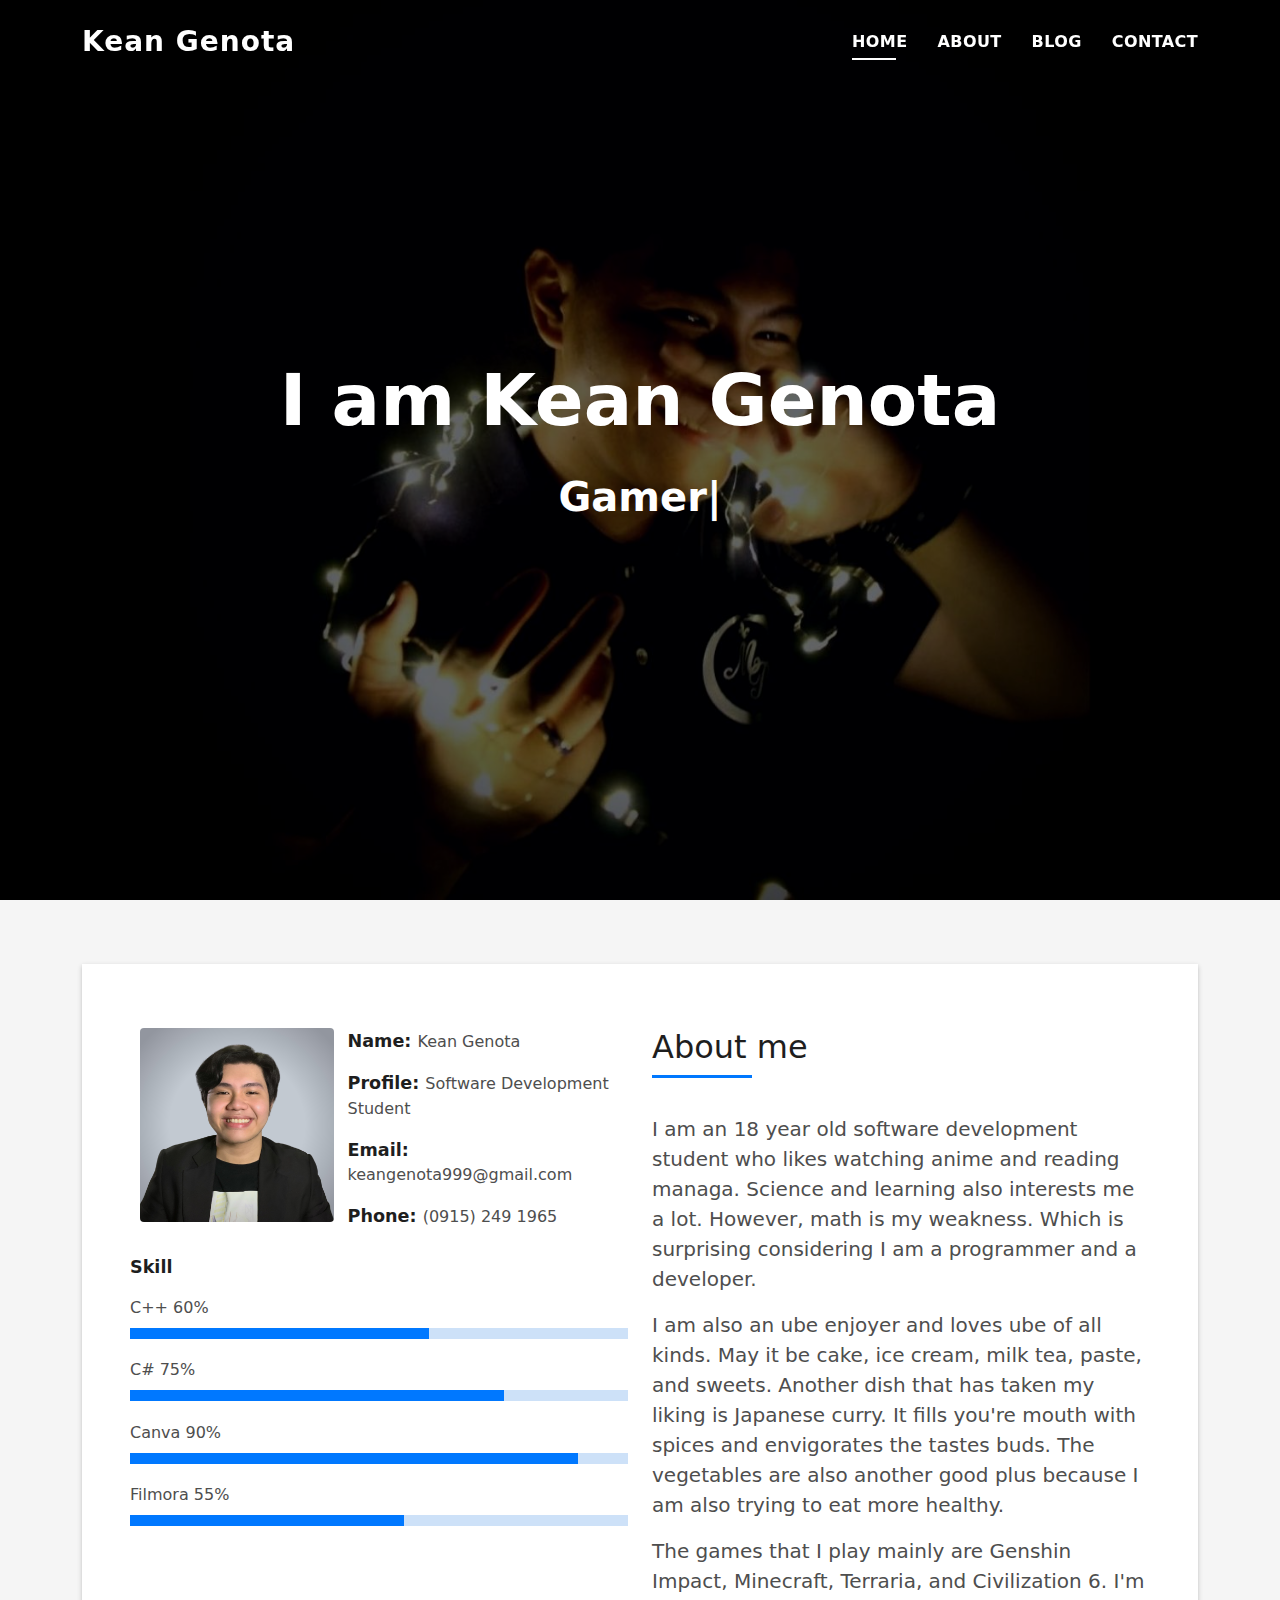
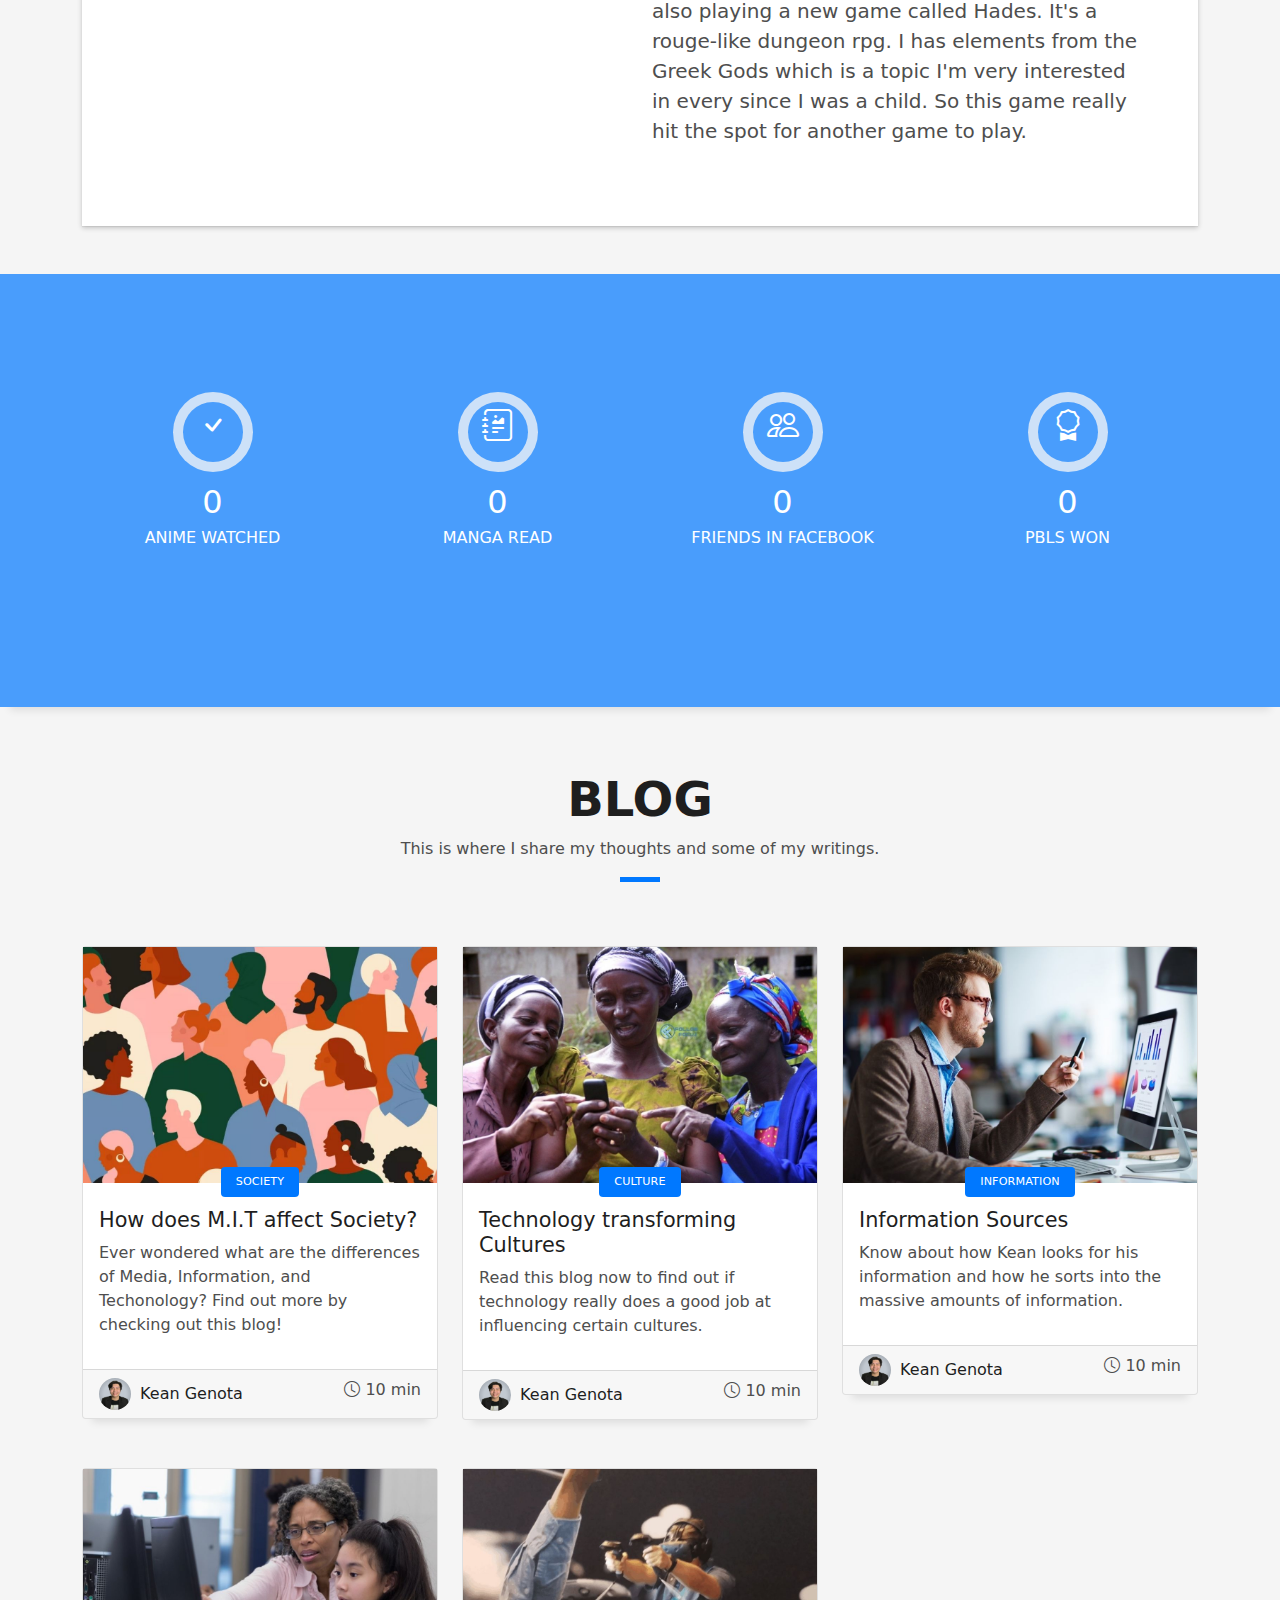
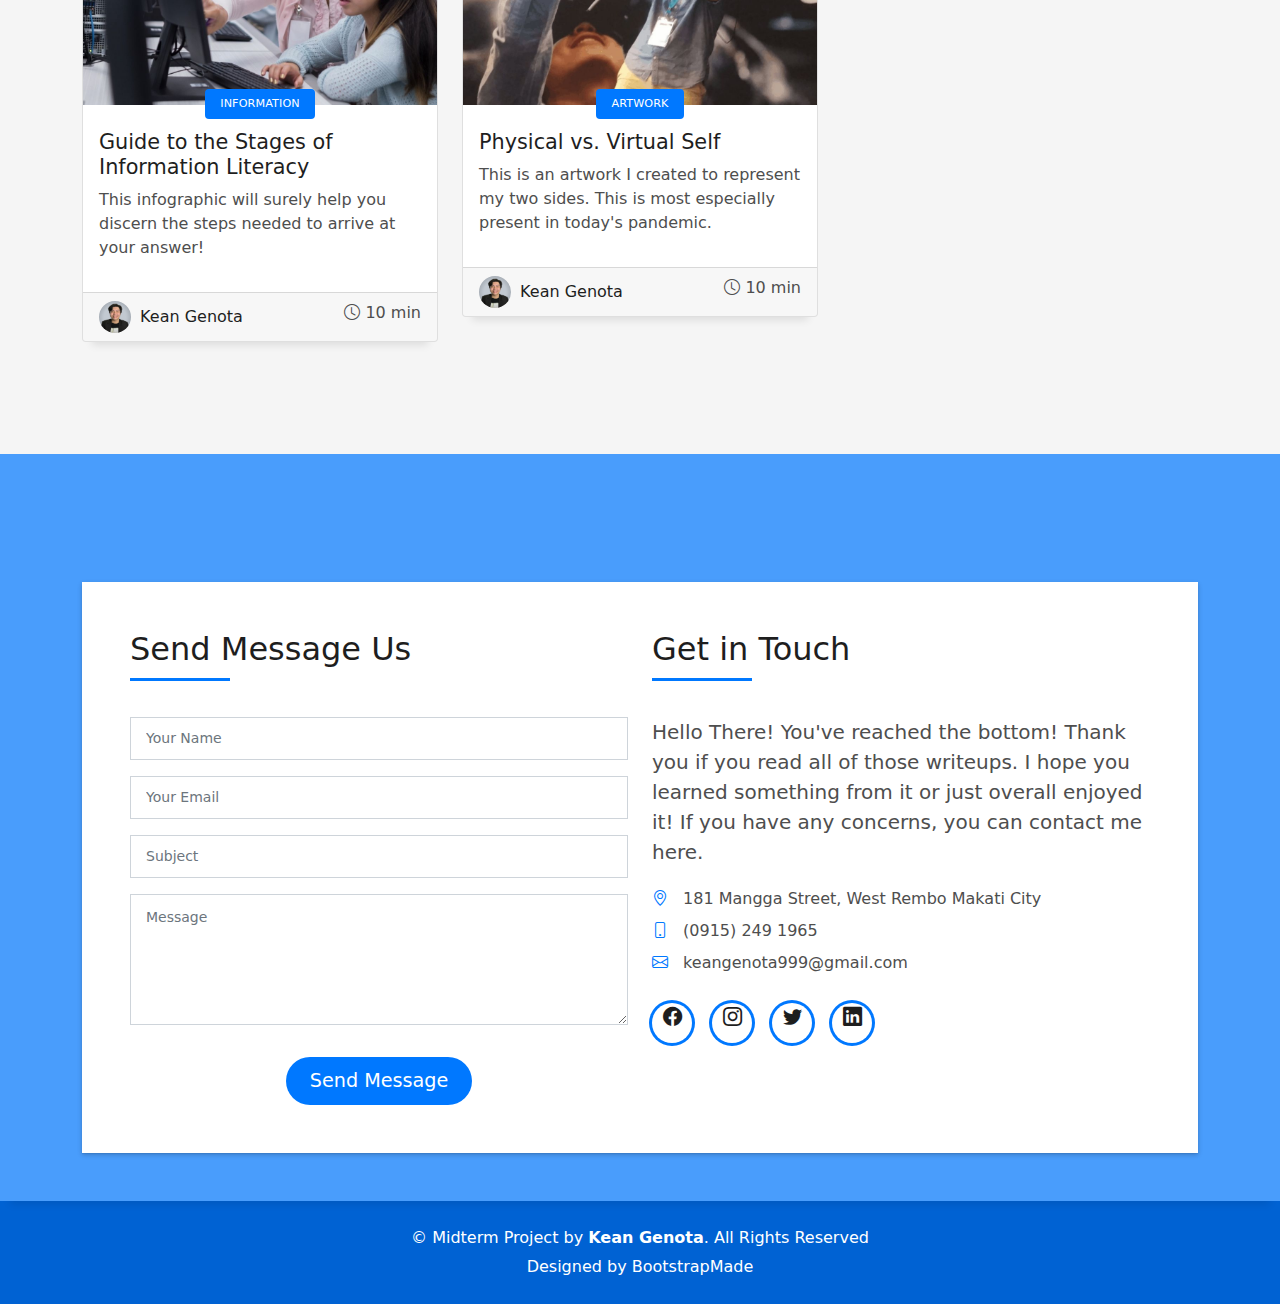
==== index.html @ 1f20fb0c "jhjkh" ====
<!DOCTYPE html>
<html lang="en">

<head>
  <meta charset="utf-8">
  <meta content="width=device-width, initial-scale=1.0" name="viewport">

  <title>DevFolio Bootstrap Portfolio Template - Index</title>
  <meta content="" name="description">
  <meta content="" name="keywords">

  <!-- Favicons -->
  <link href="assets/img/favicon.png" rel="icon">
  <link href="assets/img/apple-touch-icon.png" rel="apple-touch-icon">

  <!-- Vendor CSS Files -->
  <link href="assets/vendor/bootstrap/css/bootstrap.min.css" rel="stylesheet">
  <link href="assets/vendor/bootstrap-icons/bootstrap-icons.css" rel="stylesheet">
  <link href="assets/vendor/glightbox/css/glightbox.min.css" rel="stylesheet">
  <link href="assets/vendor/swiper/swiper-bundle.min.css" rel="stylesheet">

  <!-- Template Main CSS File -->
  <link href="assets/css/style.css" rel="stylesheet">

  <!-- =======================================================
  * Template Name: DevFolio - v4.7.1
  * Template URL: https://bootstrapmade.com/devfolio-bootstrap-portfolio-html-template/
  * Author: BootstrapMade.com
  * License: https://bootstrapmade.com/license/
  ======================================================== -->
</head>

<body>

  <!-- ======= Header ======= -->
  <header id="header" class="fixed-top">
    <div class="container d-flex align-items-center justify-content-between">

      <h1 class="logo"><a href="index.html">Kean Genota</a></h1>
      <!-- Uncomment below if you prefer to use an image logo -->
      <!-- <a href="index.html" class="logo"><img src="assets/img/logo.png" alt="" class="img-fluid"></a>-->

      <nav id="navbar" class="navbar">
        <ul>
          <li><a class="nav-link scrollto active" href="#hero">Home</a></li>
          <li><a class="nav-link scrollto" href="#about">About</a></li>
          <li><a class="nav-link scrollto " href="#blog">Blog</a></li>
          <li><a class="nav-link scrollto" href="#contact">Contact</a></li>
        </ul>
        <i class="bi bi-list mobile-nav-toggle"></i>
      </nav><!-- .navbar -->

    </div>
  </header><!-- End Header -->

  <!-- ======= Hero Section ======= -->
  <div id="hero" class="hero route bg-image" style="background-image: url(assets/img/hero-bg.jpg)">
    <div class="overlay-itro"></div>
    <div class="hero-content display-table">
      <div class="table-cell">
        <div class="container">
          <!--<p class="display-6 color-d">Hello, world!</p>-->
          <h1 class="hero-title mb-4">I am Kean Genota</h1>
          <p class="hero-subtitle"><span class="typed" data-typed-items="Gamer, Developer, Weeb, Student"></span></p>
          <!-- <p class="pt-3"><a class="btn btn-primary btn js-scroll px-4" href="#about" role="button">Learn More</a></p> -->
        </div>
      </div>
    </div>
  </div><!-- End Hero Section -->

  <main id="main">

    <!-- ======= About Section ======= -->
    <section id="about" class="about-mf sect-pt4 route">
      <div class="container">
        <div class="row">
          <div class="col-sm-12">
            <div class="box-shadow-full">
              <div class="row">
                <div class="col-md-6">
                  <div class="row">
                    <div class="col-sm-6 col-md-5">
                      <div class="about-img">
                        <img src="assets/img/testimonial-2.jpg" class="img-fluid rounded b-shadow-a" alt="">
                      </div>
                    </div>
                    <div class="col-sm-6 col-md-7">
                      <div class="about-info">
                        <p><span class="title-s">Name: </span> <span>Kean Genota</span></p>
                        <p><span class="title-s">Profile: </span> <span>Software Development Student</span></p>
                        <p><span class="title-s">Email: </span> <span>keangenota999@gmail.com</span></p>
                        <p><span class="title-s">Phone: </span> <span>(0915) 249 1965</span></p>
                      </div>
                    </div>
                  </div>
                  <div class="skill-mf">
                    <p class="title-s">Skill</p>
                    <span>C++</span> <span class="pull-right">60%</span>
                    <div class="progress">
                      <div class="progress-bar" role="progressbar" style="width: 60%" aria-valuenow="60" aria-valuemin="0" aria-valuemax="100"></div>
                    </div>
                    <span>C#</span> <span class="pull-right">75%</span>
                    <div class="progress">
                      <div class="progress-bar" role="progressbar" style="width: 75%" aria-valuenow="90" aria-valuemin="0" aria-valuemax="100"></div>
                    </div>
					<span>Canva</span> <span class="pull-right">90%</span>
                    <div class="progress">
                      <div class="progress-bar" role="progressbar" style="width: 90%" aria-valuenow="90" aria-valuemin="0" aria-valuemax="100"></div>
                    </div>
					<span>Filmora</span> <span class="pull-right">55%</span>
                    <div class="progress">
                      <div class="progress-bar" role="progressbar" style="width: 55%" aria-valuenow="90" aria-valuemin="0" aria-valuemax="100"></div>
                    </div>
                  </div>
                </div>
                <div class="col-md-6">
                  <div class="about-me pt-4 pt-md-0">
                    <div class="title-box-2">
                      <h5 class="title-left">
                        About me
                      </h5>
                    </div>
                    <p class="lead">
                      I am an 18 year old software development student who likes watching anime and reading managa.
                      Science and learning also interests me a lot. However, math is my weakness. Which is surprising considering I am a programmer and a developer.
                    </p>
                    <p class="lead">
                      I am also an ube enjoyer and loves ube of all kinds. May it be cake, ice cream, milk tea, paste, and sweets. 
					  Another dish that has taken my liking is Japanese curry. It fills you're mouth with spices and envigorates the tastes buds. The vegetables are also another good plus because I am also trying to eat more healthy.
                    </p>
					<p class="lead">
					  The games that I play mainly are Genshin Impact, Minecraft, Terraria, and Civilization 6. I'm also playing a new game called Hades. It's a rouge-like dungeon rpg. I has elements from the 
					  Greek Gods which is a topic I'm very interested in every since I was a child. So this game really hit the spot for another game to play.
					</p>
                  </div>
                </div>
              </div>
            </div>
          </div>
        </div>
      </div>
    </section><!-- End About Section -->

    <!-- ======= Counter Section ======= -->
    <div class="section-counter paralax-mf bg-image" style="background-image: url(assets/img/counters-bg.jpg)">
      <div class="overlay-mf"></div>
      <div class="container position-relative">
        <div class="row">
          <div class="col-sm-3 col-lg-3">
            <div class="counter-box counter-box pt-4 pt-md-0">
              <div class="counter-ico">
                <span class="ico-circle"><i class="bi bi-check"></i></span>
              </div>
              <div class="counter-num">
                <p data-purecounter-start="0" data-purecounter-end="396" data-purecounter-duration="1" class="counter purecounter"></p>
                <span class="counter-text">ANIME WATCHED</span>
              </div>
            </div>
          </div>
          <div class="col-sm-3 col-lg-3">
            <div class="counter-box pt-4 pt-md-0">
              <div class="counter-ico">
                <span class="ico-circle"><i class="bi bi-journal-richtext"></i></span>
              </div>
              <div class="counter-num">
                <p data-purecounter-start="0" data-purecounter-end="105" data-purecounter-duration="1" class="counter purecounter"></p>
                <span class="counter-text">MANGA READ</span>
              </div>
            </div>
          </div>
          <div class="col-sm-3 col-lg-3">
            <div class="counter-box pt-4 pt-md-0">
              <div class="counter-ico">
                <span class="ico-circle"><i class="bi bi-people"></i></span>
              </div>
              <div class="counter-num">
                <p data-purecounter-start="0" data-purecounter-end="2115" data-purecounter-duration="1" class="counter purecounter"></p>
                <span class="counter-text">FRIENDS IN FACEBOOK</span>
              </div>
            </div>
          </div>
          <div class="col-sm-3 col-lg-3">
            <div class="counter-box pt-4 pt-md-0">
              <div class="counter-ico">
                <span class="ico-circle"><i class="bi bi-award"></i></span>
              </div>
              <div class="counter-num">
                <p data-purecounter-start="0" data-purecounter-end="3" data-purecounter-duration="1" class="counter purecounter"></p>
                <span class="counter-text">PBLS WON</span>
              </div>
            </div>
          </div>
        </div>
      </div>
    </div><!-- End Counter Section -->

   
    <!-- ======= Blog Section ======= -->
    <section id="blog" class="blog-mf sect-pt4 route">
      <div class="container">
	  
        <div class="row">
          <div class="col-sm-12">
            <div class="title-box text-center">
              <h3 class="title-a">
                Blog
              </h3>
              <p class="subtitle-a">
                This is where I share my thoughts and some of my writings.
              </p>
              <div class="line-mf"></div>
            </div>
          </div>
        </div>
		
        <div class="row">
          <div class="col-md-4">
            <div class="card card-blog">
              <div class="card-img">
                <a href="blog-single.html"><img src="assets/img/post-1.jpg" alt="" class="img-fluid"></a>
              </div>
              <div class="card-body">
                <div class="card-category-box">
                  <div class="card-category">
                    <h6 class="category">Society</h6>
                  </div>
                </div>
                <h3 class="card-title"><a href="blog-single.html">How does M.I.T affect Society?</a></h3>
                <p class="card-description">
                  Ever wondered what are the differences of Media, Information, and Techonology? Find out more by checking out this blog!
                </p>
              </div>
              <div class="card-footer">
                <div class="post-author">
                  <a href="#">
                    <img src="assets/img/testimonial-2.jpg" alt="" class="avatar rounded-circle">
                    <span class="author">Kean Genota</span>
                  </a>
                </div>
                <div class="post-date">
                  <span class="bi bi-clock"></span> 10 min
                </div>
              </div>
            </div>
          </div>
          <div class="col-md-4">
            <div class="card card-blog">
              <div class="card-img">
                <a href="blog-single.html"><img src="assets/img/post-2.jpg" alt="" class="img-fluid"></a>
              </div>
              <div class="card-body">
                <div class="card-category-box">
                  <div class="card-category">
                    <h6 class="category">Culture</h6>
                  </div>
                </div>
                <h3 class="card-title"><a href="blog-single2.html">Technology transforming Cultures</a></h3>
                <p class="card-description">
                  Read this blog now to find out if technology really does a good job at influencing certain cultures.
                </p>
              </div>
              <div class="card-footer">
                <div class="post-author">
                  <a href="#">
                    <img src="assets/img/testimonial-2.jpg" alt="" class="avatar rounded-circle">
                    <span class="author">Kean Genota</span>
                  </a>
                </div>
                <div class="post-date">
                  <span class="bi bi-clock"></span> 10 min
                </div>
              </div>
            </div>
          </div>
          <div class="col-md-4">
            <div class="card card-blog">
              <div class="card-img">
                <a href="blog-single.html"><img src="assets/img/post-3.jpg" alt="" class="img-fluid"></a>
              </div>
              <div class="card-body">
                <div class="card-category-box">
                  <div class="card-category">
                    <h6 class="category">Information</h6>
                  </div>
                </div>
                <h3 class="card-title"><a href="blog-single3.html">Information Sources</a></h3>
                <p class="card-description">
                  Know about how Kean looks for his information and how he sorts into the massive amounts of information.
                </p>
              </div>
              <div class="card-footer">
                <div class="post-author">
                  <a href="#">
                    <img src="assets/img/testimonial-2.jpg" alt="" class="avatar rounded-circle">
                    <span class="author">Kean Genota</span>
                  </a>
                </div>
                <div class="post-date">
                  <span class="bi bi-clock"></span> 10 min
                </div>
              </div>
            </div>
          </div>
        </div>
		
		<div class="row">
          <div class="col-md-4">
            <div class="card card-blog">
              <div class="card-img">
                <a href="blog-single.html"><img src="assets/img/post-4.jpg" alt="" class="img-fluid"></a>
              </div>
              <div class="card-body">
                <div class="card-category-box">
                  <div class="card-category">
                    <h6 class="category">Information</h6>
                  </div>
                </div>
                <h3 class="card-title"><a href="blog-single4.html">Guide to the Stages of Information Literacy</a></h3>
                <p class="card-description">
                  This infographic will surely help you discern the steps needed to arrive at your answer!
                </p>
              </div>
              <div class="card-footer">
                <div class="post-author">
                  <a href="#">
                    <img src="assets/img/testimonial-2.jpg" alt="" class="avatar rounded-circle">
                    <span class="author">Kean Genota</span>
                  </a>
                </div>
                <div class="post-date">
                  <span class="bi bi-clock"></span> 10 min
                </div>
              </div>
            </div>
          </div>
          <div class="col-md-4">
            <div class="card card-blog">
              <div class="card-img">
                <a href="blog-single.html"><img src="assets/img/post-5.jpg" alt="" class="img-fluid"></a>
              </div>
              <div class="card-body">
                <div class="card-category-box">
                  <div class="card-category">
                    <h6 class="category">Artwork</h6>
                  </div>
                </div>
                <h3 class="card-title"><a href="blog-single5.html">Physical vs. Virtual Self</a></h3>
                <p class="card-description">
                  This is an artwork I created to represent my two sides. This is most especially present in today's pandemic.
                </p>
              </div>
              <div class="card-footer">
                <div class="post-author">
                  <a href="#">
                    <img src="assets/img/testimonial-2.jpg" alt="" class="avatar rounded-circle">
                    <span class="author">Kean Genota</span>
                  </a>
                </div>
                <div class="post-date">
                  <span class="bi bi-clock"></span> 10 min
                </div>
              </div>
            </div>
          </div>
          <div class="col-md-4">
            
          </div>
        </div>
		
      </div>
	  
    </section><!-- End Blog Section -->

    <!-- ======= Contact Section ======= -->
    <section id="contact" class="paralax-mf footer-paralax bg-image sect-mt4 route" style="background-image: url(assets/img/overlay-bg.jpg)">
      <div class="overlay-mf"></div>
      <div class="container">
        <div class="row">
          <div class="col-sm-12">
            <div class="contact-mf">
              <div id="contact" class="box-shadow-full">
                <div class="row">
                  <div class="col-md-6">
                    <div class="title-box-2">
                      <h5 class="title-left">
                        Send Message Us
                      </h5>
                    </div>
                    <div>
                      <form action="forms/contact.php" method="post" role="form" class="php-email-form">
                        <div class="row">
                          <div class="col-md-12 mb-3">
                            <div class="form-group">
                              <input type="text" name="name" class="form-control" id="name" placeholder="Your Name" required>
                            </div>
                          </div>
                          <div class="col-md-12 mb-3">
                            <div class="form-group">
                              <input type="email" class="form-control" name="email" id="email" placeholder="Your Email" required>
                            </div>
                          </div>
                          <div class="col-md-12 mb-3">
                            <div class="form-group">
                              <input type="text" class="form-control" name="subject" id="subject" placeholder="Subject" required>
                            </div>
                          </div>
                          <div class="col-md-12">
                            <div class="form-group">
                              <textarea class="form-control" name="message" rows="5" placeholder="Message" required></textarea>
                            </div>
                          </div>
                          <div class="col-md-12 text-center my-3">
                            <div class="loading">Loading</div>
                            <div class="error-message"></div>
                            <div class="sent-message">Your message has been sent. Thank you!</div>
                          </div>
                          <div class="col-md-12 text-center">
                            <button type="submit" class="button button-a button-big button-rouded">Send Message</button>
                          </div>
                        </div>
                      </form>
                    </div>
                  </div>
                  <div class="col-md-6">
                    <div class="title-box-2 pt-4 pt-md-0">
                      <h5 class="title-left">
                        Get in Touch
                      </h5>
                    </div>
                    <div class="more-info">
                      <p class="lead">
                        Hello There! You've reached the bottom! Thank you if you read all of those writeups. I hope you learned something from it or just overall enjoyed it! If you have any concerns, you can contact me here.
                      </p>
                      <ul class="list-ico">
                        <li><span class="bi bi-geo-alt"></span> 181 Mangga Street, West Rembo Makati City</li>
                        <li><span class="bi bi-phone"></span> (0915) 249 1965</li>
                        <li><span class="bi bi-envelope"></span> keangenota999@gmail.com</li>
                      </ul>
                    </div>
                    <div class="socials">
                      <ul>
                        <li><a href=""><span class="ico-circle"><i class="bi bi-facebook"></i></span></a></li>
                        <li><a href=""><span class="ico-circle"><i class="bi bi-instagram"></i></span></a></li>
                        <li><a href=""><span class="ico-circle"><i class="bi bi-twitter"></i></span></a></li>
                        <li><a href=""><span class="ico-circle"><i class="bi bi-linkedin"></i></span></a></li>
                      </ul>
                    </div>
                  </div>
                </div>
              </div>
            </div>
          </div>
        </div>
      </div>
    </section><!-- End Contact Section -->

  </main><!-- End #main -->

  <!-- ======= Footer ======= -->
  <footer>
    <div class="container">
      <div class="row">
        <div class="col-sm-12">
          <div class="copyright-box">
            <p class="copyright">&copy; Midterm Project by <strong>Kean Genota</strong>. All Rights Reserved</p>
            <div class="credits">
              <!--
              All the links in the footer should remain intact.
              You can delete the links only if you purchased the pro version.
              Licensing information: https://bootstrapmade.com/license/
              Purchase the pro version with working PHP/AJAX contact form: https://bootstrapmade.com/buy/?theme=DevFolio
            -->
              Designed by <a href="https://bootstrapmade.com/">BootstrapMade</a>
            </div>
          </div>
        </div>
      </div>
    </div>
  </footer><!-- End  Footer -->

  <div id="preloader"></div>
  <a href="#" class="back-to-top d-flex align-items-center justify-content-center"><i class="bi bi-arrow-up-short"></i></a>

  <!-- Vendor JS Files -->
  <script src="assets/vendor/purecounter/purecounter.js"></script>
  <script src="assets/vendor/bootstrap/js/bootstrap.bundle.min.js"></script>
  <script src="assets/vendor/glightbox/js/glightbox.min.js"></script>
  <script src="assets/vendor/swiper/swiper-bundle.min.js"></script>
  <script src="assets/vendor/typed.js/typed.min.js"></script>
  <script src="assets/vendor/php-email-form/validate.js"></script>

  <!-- Template Main JS File -->
  <script src="assets/js/main.js"></script>

</body>

</html>
---- assets/css/style.css ----
/**
* Template Name: DevFolio - v4.7.1
* Template URL: https://bootstrapmade.com/devfolio-bootstrap-portfolio-html-template/
* Author: BootstrapMade.com
* License: https://bootstrapmade.com/license/
*/

/*--------------------------------------------------------------
# General
--------------------------------------------------------------*/
body {
  background-color: #f5f5f5;
  color: #4e4e4e;
}

h1,
h2,
h3,
h4,
h5,
h6 {
  color: #1e1e1e;
}

a {
  color: #1e1e1e;
  text-decoration: none;
  transition: all 0.5s ease-in-out;
}
a:hover {
  color: #0078ff;
  text-decoration: none;
  transition: all 0.5s ease-in-out;
}

.p-r {
  position: relative;
}

.color-a {
  text-decoration: none;
  color: #0078ff;
}

.color-d {
  color: #f5f5f5;
}

.color-text-a {
  text-decoration: none;
  color: #4e4e4e;
}

.box-shadow, .card-blog, .work-box, .service-box, .paralax-mf {
  box-shadow: 0 13px 8px -10px rgba(0, 0, 0, 0.1);
}

.box-shadow-a, .button:hover {
  text-decoration: none;
  box-shadow: 0 0 0 4px #cde1f8;
}

.display-5 {
  font-size: 2.5rem;
  font-weight: 300;
  line-height: 1.1;
}

.display-6 {
  font-size: 2rem;
  font-weight: 300;
  line-height: 1.1;
}

.avatar {
  width: 32px;
  height: 32px;
  margin-right: 4px;
  overflow: hidden;
}

.bg-image {
  background-repeat: no-repeat;
  background-attachment: fixed;
  background-size: cover;
  background-position: center center;
}
@media (max-width: 1024px) {
  .bg-image {
    background-attachment: scroll;
  }
}

.overlay-mf {
  background-color: #0078ff;
}

.overlay-mf {
  position: absolute;
  top: 0;
  left: 0px;
  padding: 0;
  height: 100%;
  width: 100%;
  opacity: 0.7;
}

.paralax-mf {
  position: relative;
  padding: 8rem 0;
}

.display-table {
  width: 100%;
  height: 100%;
  display: table;
}

.table-cell {
  display: table-cell;
  vertical-align: middle;
}

/*--/ Sections /--*/
.sect-4 {
  padding: 4rem 0;
}

.sect-pt4 {
  padding-top: 4rem;
}

.sect-mt4 {
  margin-top: 4rem;
}

/*--/ Title s /--*/
.title-s {
  font-weight: 600;
  color: #1e1e1e;
  font-size: 1.1rem;
}

/*--/ Title A /--*/
.title-box {
  margin-bottom: 4rem;
}

.title-a {
  text-decoration: none;
  font-size: 3rem;
  font-weight: bold;
  text-transform: uppercase;
}

.subtitle-a {
  text-decoration: none;
  color: #4e4e4e;
}

.line-mf {
  width: 40px;
  height: 5px;
  background-color: #0078ff;
  margin: 0 auto;
}

/*--/ Title Left /--*/
.title-box-2 {
  margin-bottom: 3rem;
}

.title-left {
  font-size: 2rem;
  position: relative;
}
.title-left:before {
  content: "";
  position: absolute;
  height: 3px;
  background-color: #0078ff;
  width: 100px;
  bottom: -12px;
}

/*------/ Box /------*/
.box-pl2 {
  padding-left: 2rem;
}

.box-shadow-full {
  padding: 3rem 1.25rem;
  position: relative;
  background-color: #fff;
  margin-bottom: 3rem;
  z-index: 2;
  box-shadow: 0 1px 1px 0 rgba(0, 0, 0, 0.06), 0 2px 5px 0 rgba(0, 0, 0, 0.2);
}
@media (min-width: 768px) {
  .box-shadow-full {
    padding: 3rem;
  }
}

/*------/ Socials /------*/
.socials {
  padding: 1.5rem 0;
}
.socials ul li {
  display: inline-block;
}
.socials .ico-circle {
  height: 40px;
  width: 40px;
  font-size: 1.2rem;
  border-radius: 50%;
  line-height: 1.6;
  margin: 0 15px 0 0;
  box-shadow: 0 0 0 3px #0078ff;
  transition: all 500ms ease;
}
.socials .ico-circle:hover {
  background-color: #0078ff;
  color: #fff;
  box-shadow: 0 0 0 3px #cde1f8;
  transition: all 500ms ease;
}

/*------/ Ul resect /------*/
.ul-resect, .widget-tags ul, .widget-sidebar .list-sidebar, .box-comments .list-comments, .blog-wrapper .post-meta ul, .list-ico, .socials ul {
  list-style: none;
  padding-left: 0;
  margin-bottom: 0;
}

.list-ico {
  line-height: 2;
}
.list-ico span {
  color: #0078ff;
  margin-right: 10px;
}

/*------/ Ico Circle /------*/
.ico-circle {
  height: 100px;
  width: 100px;
  font-size: 2rem;
  border-radius: 50%;
  line-height: 1.55;
  margin: 0 auto;
  text-align: center;
  box-shadow: 0 0 0 10px #0078ff;
  display: block;
}

/*------/ Owl Carousel /------*/
.owl-theme .owl-dots {
  text-align: center;
  margin-top: 18px;
}
.owl-theme .owl-dots .owl-dot {
  display: inline-block;
}
.owl-theme .owl-dots .owl-dot span {
  width: 18px;
  height: 7px;
  margin: 5px 5px;
  background: #cde1f8;
  border: 0px solid #cde1f8;
  display: block;
  transition: all 0.6s ease-in-out;
  cursor: pointer;
}
.owl-theme .owl-dots .owl-dot:hover span {
  background-color: #cde1f8;
}
.owl-theme .owl-dots .owl-dot.active span {
  background-color: #1B1B1B;
  width: 25px;
}

/*--/ Scrolltop s /--*/
.scrolltop-mf {
  position: relative;
  display: none;
}
.scrolltop-mf span {
  z-index: 999;
  position: fixed;
  width: 42px;
  height: 42px;
  background-color: #0078ff;
  opacity: 0.7;
  font-size: 1.6rem;
  line-height: 1.5;
  text-align: center;
  color: #fff;
  top: auto;
  left: auto;
  right: 30px;
  bottom: 50px;
  cursor: pointer;
  border-radius: 50%;
}

/*--------------------------------------------------------------
# Back to top button
--------------------------------------------------------------*/
.back-to-top {
  position: fixed;
  visibility: hidden;
  opacity: 0;
  right: 15px;
  bottom: 15px;
  z-index: 996;
  background: #0078ff;
  width: 40px;
  height: 40px;
  border-radius: 50px;
  transition: all 0.4s;
}
.back-to-top i {
  font-size: 28px;
  color: #fff;
  line-height: 0;
}
.back-to-top:hover {
  background: #298eff;
  color: #fff;
}
.back-to-top.active {
  visibility: visible;
  opacity: 1;
}

/*------/ Prelaoder /------*/
#preloader {
  position: fixed;
  top: 0;
  left: 0;
  right: 0;
  bottom: 0;
  z-index: 9999;
  overflow: hidden;
  background: #fff;
}

#preloader:before {
  content: "";
  position: fixed;
  top: calc(50% - 30px);
  left: calc(50% - 30px);
  border: 6px solid #f2f2f2;
  border-top: 6px solid #0078ff;
  border-radius: 50%;
  width: 60px;
  height: 60px;
  -webkit-animation: animate-preloader 1s linear infinite;
  animation: animate-preloader 1s linear infinite;
}

@-webkit-keyframes animate-preloader {
  0% {
    transform: rotate(0deg);
  }
  100% {
    transform: rotate(360deg);
  }
}

@keyframes animate-preloader {
  0% {
    transform: rotate(0deg);
  }
  100% {
    transform: rotate(360deg);
  }
}
/*------/ Button /------*/
.button {
  display: inline-block;
  padding: 0.3rem 0.6rem;
  text-align: center;
  vertical-align: middle;
  -webkit-user-select: none;
  -moz-user-select: none;
  user-select: none;
  font-size: 1rem;
  border-radius: 0.3rem;
  border: 1px solid transparent;
  transition: all 500ms ease;
  cursor: pointer;
}
.button:focus {
  outline: 0;
}
.button:hover {
  background-color: #0062d3;
  color: #fff;
  transition: all 500ms ease;
}

.button-a {
  text-decoration: none;
  background-color: #0078ff;
  color: #fff;
  border-color: #cde1f8;
}

.button-big {
  padding: 0.9rem 2.3rem;
  font-size: 1.2rem;
}

.button-rouded {
  border-radius: 5rem;
}

.btn-lg {
  padding: 0.5rem 1rem;
  font-size: 1.25rem;
  line-height: 1.5;
  border-radius: 0.3rem;
}

/*--------------------------------------------------------------
# Header
--------------------------------------------------------------*/
#header {
  transition: all 0.5s;
  z-index: 997;
  padding: 20px 0;
}
#header .logo {
  font-size: 28px;
  margin: 0;
  padding: 0;
  font-weight: 600;
  letter-spacing: 1px;
}
#header .logo a {
  color: #fff;
}
#header .logo img {
  max-height: 40px;
}
#header.header-scrolled {
  background: rgba(0, 0, 0, 0.9);
  padding: 12px 0;
}

/*--------------------------------------------------------------
# Navigation Menu
--------------------------------------------------------------*/
/**
* Desktop Navigation 
*/
.navbar {
  padding: 0;
}
.navbar ul {
  margin: 0;
  padding: 0;
  display: flex;
  list-style: none;
  align-items: center;
}
.navbar li {
  position: relative;
}
.navbar > ul > li {
  white-space: nowrap;
  padding: 10px 0 10px 30px;
}
.navbar a, .navbar a:focus {
  display: flex;
  align-items: center;
  justify-content: space-between;
  color: #fff;
  font-size: 16px;
  font-weight: 600;
  padding: 0;
  white-space: nowrap;
  transition: 0.3s;
  letter-spacing: 0.4px;
  position: relative;
  text-transform: uppercase;
}
.navbar a i, .navbar a:focus i {
  font-size: 12px;
  line-height: 0;
  margin-left: 5px;
}
.navbar > ul > li > a:before {
  content: "";
  position: absolute;
  width: 100%;
  height: 2px;
  bottom: -6px;
  left: 0;
  width: 0;
  background-color: #fff;
  visibility: hidden;
  transition: all 0.3s ease-in-out 0s;
}
.navbar a:hover:before, .navbar li:hover > a:before, .navbar .active:before {
  visibility: visible;
  width: 80%;
}
.navbar a:hover, .navbar .active, .navbar .active:focus, .navbar li:hover > a {
  color: #fff;
}
.navbar .dropdown ul {
  display: block;
  position: absolute;
  left: 30px;
  top: calc(100% + 30px);
  margin: 0;
  padding: 10px 0;
  z-index: 99;
  opacity: 0;
  visibility: hidden;
  background: #fff;
  box-shadow: 0px 0px 30px rgba(127, 137, 161, 0.25);
  transition: 0.3s;
}
.navbar .dropdown ul li {
  min-width: 200px;
}
.navbar .dropdown ul a {
  padding: 10px 20px;
  font-size: 14px;
  text-transform: none;
  color: #4e4e4e;
}
.navbar .dropdown ul a i {
  font-size: 12px;
}
.navbar .dropdown ul a:hover, .navbar .dropdown ul .active:hover, .navbar .dropdown ul li:hover > a {
  color: #0078ff;
}
.navbar .dropdown:hover > ul {
  opacity: 1;
  top: 100%;
  visibility: visible;
}
.navbar .dropdown .dropdown ul {
  top: 0;
  left: calc(100% - 30px);
  visibility: hidden;
}
.navbar .dropdown .dropdown:hover > ul {
  opacity: 1;
  top: 0;
  left: 100%;
  visibility: visible;
}
@media (max-width: 1366px) {
  .navbar .dropdown .dropdown ul {
    left: -90%;
  }
  .navbar .dropdown .dropdown:hover > ul {
    left: -100%;
  }
}

/**
* Mobile Navigation 
*/
.mobile-nav-toggle {
  color: #fff;
  font-size: 28px;
  cursor: pointer;
  display: none;
  line-height: 0;
  transition: 0.5s;
}

@media (max-width: 991px) {
  .mobile-nav-toggle {
    display: block;
  }

  .navbar ul {
    display: none;
  }
}
.navbar-mobile {
  position: fixed;
  overflow: hidden;
  top: 0;
  right: 0;
  left: 0;
  bottom: 0;
  background: rgba(78, 78, 78, 0.9);
  transition: 0.3s;
  z-index: 999;
}
.navbar-mobile .mobile-nav-toggle {
  position: absolute;
  top: 15px;
  right: 15px;
}
.navbar-mobile ul {
  display: block;
  position: absolute;
  top: 55px;
  right: 15px;
  bottom: 15px;
  left: 15px;
  padding: 10px 0;
  background-color: #fff;
  overflow-y: auto;
  transition: 0.3s;
}
.navbar-mobile > ul > li {
  padding: 0;
}
.navbar-mobile a:hover:before, .navbar-mobile li:hover > a:before, .navbar-mobile .active:before {
  visibility: hidden;
}
.navbar-mobile a, .navbar-mobile a:focus {
  padding: 10px 20px;
  font-size: 15px;
  color: #4e4e4e;
}
.navbar-mobile a:hover, .navbar-mobile .active, .navbar-mobile li:hover > a {
  color: #0078ff;
}
.navbar-mobile .getstarted, .navbar-mobile .getstarted:focus {
  margin: 15px;
}
.navbar-mobile .dropdown ul {
  position: static;
  display: none;
  margin: 10px 20px;
  padding: 10px 0;
  z-index: 99;
  opacity: 1;
  visibility: visible;
  background: #fff;
  box-shadow: 0px 0px 30px rgba(127, 137, 161, 0.25);
}
.navbar-mobile .dropdown ul li {
  min-width: 200px;
}
.navbar-mobile .dropdown ul a {
  padding: 10px 20px;
}
.navbar-mobile .dropdown ul a i {
  font-size: 12px;
}
.navbar-mobile .dropdown ul a:hover, .navbar-mobile .dropdown ul .active:hover, .navbar-mobile .dropdown ul li:hover > a {
  color: #0078ff;
}
.navbar-mobile .dropdown > .dropdown-active {
  display: block;
}

/*--------------------------------------------------------------
# Hero Section
--------------------------------------------------------------*/
.hero {
  height: 100vh;
  position: relative;
  color: #fff;
}
.hero .hero-content {
  text-align: center;
  position: absolute;
}
.hero .overlay-itro {
  background-color: rgba(0, 0, 0, 0.6);
  position: absolute;
  top: 0;
  left: 0px;
  padding: 0;
  height: 100%;
  width: 100%;
  opacity: 0.9;
}
.hero .hero-title {
  color: #fff;
  font-weight: 600;
  font-size: 3rem;
}
@media (min-width: 768px) {
  .hero .hero-title {
    font-size: 4.5rem;
  }
}
.hero .hero-subtitle {
  font-size: 1.5rem;
  font-weight: 600;
}
@media (min-width: 768px) {
  .hero .hero-subtitle {
    font-size: 2.5rem;
  }
}
.hero .text-slider-items {
  display: none;
}

.hero-single {
  height: 350px;
}
.hero-single .hero-content {
  margin-top: 30px;
}
.hero-single .hero-title {
  text-transform: uppercase;
  font-size: 3rem;
}
@media (min-width: 768px) {
  .hero-single .hero-title {
    font-size: 3.5rem;
  }
}
.hero-single .breadcrumb {
  background-color: transparent;
  color: #0078ff;
}
.hero-single .breadcrumb .breadcrumb-item:before {
  color: #cde1f8;
}
.hero-single .breadcrumb .breadcrumb-item.active {
  color: #cde1f8;
}
.hero-single .breadcrumb a {
  color: #fff;
}

/*--------------------------------------------------------------
# About
--------------------------------------------------------------*/
.about-mf .box-shadow-full {
  padding-top: 4rem;
  padding-bottom: 4rem;
}
.about-mf .about-img {
  margin-bottom: 2rem;
}
.about-mf .about-img img {
  margin-left: 10px;
}
@media (min-width: 767px) {
  .about-mf .box-pl2 {
    margin-top: 3rem;
    padding-left: 0rem;
  }
}

.skill-mf span {
  color: #4e4e4e;
}
.skill-mf .progress {
  background-color: #cde1f8;
  margin: 0.5rem 0 1.2rem 0;
  border-radius: 0;
  height: 0.7rem;
}
.skill-mf .progress .progress-bar {
  height: 0.7rem;
  background-color: #0078ff;
}

/*--------------------------------------------------------------
# Services
--------------------------------------------------------------*/
.service-box {
  background-color: #fff;
  padding: 2.5rem 1.3rem;
  border-radius: 1rem;
  margin-bottom: 3rem;
  text-align: center;
}
.service-box:hover .ico-circle {
  transition: all 500ms ease;
  color: #fff;
  background-color: #0078ff;
  box-shadow: 0 0 0 10px #cde1f8;
}
.service-box .service-ico {
  margin-bottom: 1rem;
  color: #1e1e1e;
}
.service-box .ico-circle {
  transition: all 500ms ease;
  display: inline-flex;
  align-items: center;
  justify-content: center;
}
.service-box .ico-circle i {
  line-height: 0;
  font-size: 40px;
}
.service-box .s-title {
  font-size: 1.4rem;
  text-transform: uppercase;
  text-align: center;
  padding: 0.4rem 0;
}
.service-box .s-description {
  color: #4e4e4e;
}

/*--------------------------------------------------------------
# Counter
--------------------------------------------------------------*/
.counter-box {
  color: #fff;
  text-align: center;
}
@media (min-width: 577px) {
  .counter-box {
    margin-bottom: 1.8rem;
  }
}

.counter-ico {
  margin-bottom: 1rem;
}
.counter-ico .ico-circle {
  height: 60px;
  width: 60px;
  line-height: 1.5;
  box-shadow: 0 0 0 10px #cde1f8;
}

.counter-num .counter {
  font-size: 2rem;
  margin-bottom: 0;
}

/*--------------------------------------------------------------
# Portfolio
--------------------------------------------------------------*/
.work-box {
  margin-bottom: 3rem;
  -webkit-backface-visibility: hidden;
  backface-visibility: hidden;
  background-color: #fff;
}
.work-box:hover img {
  transform: scale(1.3);
}

.work-img {
  display: block;
  overflow: hidden;
}
.work-img img {
  transition: all 1s;
}

.work-content {
  padding: 2rem 3% 1rem 4%;
}
.work-content .w-more {
  color: #4e4e4e;
  font-size: 0.8rem;
}
.work-content .w-more .w-ctegory {
  color: #0078ff;
}
.work-content .w-like {
  font-size: 2.5rem;
  color: #0078ff;
  float: right;
}
.work-content .w-like a {
  color: #0078ff;
}
.work-content .w-like .num-like {
  font-size: 0.7rem;
}

.w-title {
  font-size: 1.2rem;
}

/*--------------------------------------------------------------
# Portfolio Details
--------------------------------------------------------------*/
.portfolio-details {
  padding-top: 40px;
}
.portfolio-details .portfolio-details-slider img {
  width: 100%;
}
.portfolio-details .portfolio-details-slider .swiper-pagination {
  margin-top: 20px;
  position: relative;
}
.portfolio-details .portfolio-details-slider .swiper-pagination .swiper-pagination-bullet {
  width: 12px;
  height: 12px;
  background-color: #fff;
  opacity: 1;
  border: 1px solid #0078ff;
}
.portfolio-details .portfolio-details-slider .swiper-pagination .swiper-pagination-bullet-active {
  background-color: #0078ff;
}
.portfolio-details .portfolio-info {
  padding: 30px;
  box-shadow: 0px 0 30px rgba(78, 78, 78, 0.08);
}
.portfolio-details .portfolio-info h3 {
  font-size: 22px;
  font-weight: 700;
  margin-bottom: 20px;
  padding-bottom: 20px;
  border-bottom: 1px solid #eee;
}
.portfolio-details .portfolio-info ul {
  list-style: none;
  padding: 0;
  font-size: 15px;
}
.portfolio-details .portfolio-info ul li + li {
  margin-top: 10px;
}
.portfolio-details .portfolio-description {
  padding-top: 30px;
}
.portfolio-details .portfolio-description h2 {
  font-size: 26px;
  font-weight: 700;
  margin-bottom: 20px;
}
.portfolio-details .portfolio-description p {
  padding: 0;
}

/*--------------------------------------------------------------
# Testimonials
--------------------------------------------------------------*/
.testimonial-box {
  color: #fff;
  text-align: center;
}
.testimonial-box .author-test {
  margin-top: 1rem;
}
.testimonial-box .author-test img {
  margin: 0 auto;
}
.testimonial-box .author {
  color: #fff;
  text-transform: uppercase;
  font-weight: 600;
  margin: 1rem 0;
  display: block;
  font-size: 1.4rem;
}
.testimonial-box .comit {
  font-size: 2rem;
  color: #0078ff;
  background-color: #fff;
  width: 52px;
  height: 52px;
  display: block;
  margin: 0 auto;
  border-radius: 50%;
  line-height: 1.6;
}
@media (min-width: 768px) {
  .testimonial-box .description {
    padding: 0 5rem;
  }
}
@media (min-width: 992px) {
  .testimonial-box .description {
    padding: 0 8rem;
  }
}
@media (min-width: 1200px) {
  .testimonial-box .description {
    padding: 0 13rem;
  }
}

.swiper-pagination {
  margin-top: 20px;
  position: relative;
}
.swiper-pagination .swiper-pagination-bullet {
  width: 12px;
  height: 12px;
  background-color: rgba(255, 255, 255, 0.4);
  opacity: 1;
}
.swiper-pagination .swiper-pagination-bullet-active {
  background-color: #fff;
}

/*--------------------------------------------------------------
# Contact
--------------------------------------------------------------*/
.footer-paralax {
  padding: 4rem 0 0 0;
}

.contact-mf {
  margin-top: 4rem;
}
@media (min-width: 767px) {
  .contact-mf .box-pl2 {
    margin-top: 3rem;
    padding-left: 0rem;
  }
}

.php-email-form .error-message {
  display: none;
  color: #fff;
  background: #ed3c0d;
  text-align: center;
  padding: 15px;
  font-weight: 600;
}
.php-email-form .sent-message {
  display: none;
  color: #fff;
  background: #18d26e;
  text-align: center;
  padding: 15px;
  font-weight: 600;
}
.php-email-form .loading {
  display: none;
  background: #fff;
  text-align: center;
  padding: 15px;
}
.php-email-form .loading:before {
  content: "";
  display: inline-block;
  border-radius: 50%;
  width: 24px;
  height: 24px;
  margin: 0 10px -6px 0;
  border: 3px solid #18d26e;
  border-top-color: #eee;
  -webkit-animation: animate-loading 1s linear infinite;
  animation: animate-loading 1s linear infinite;
}
.php-email-form input, .php-email-form textarea {
  border-radius: 0;
  box-shadow: none;
  font-size: 14px;
}
.php-email-form input:focus, .php-email-form textarea:focus {
  border-color: #0078ff;
}
.php-email-form input {
  padding: 10px 15px;
}
.php-email-form textarea {
  padding: 12px 15px;
  margin-bottom: 0;
}
.php-email-form button[type=submit] {
  background: #0078ff;
  border: 0;
  padding: 10px 24px;
  color: #fff;
  transition: 0.4s;
}
.php-email-form button[type=submit]:hover {
  background: #3393ff;
}

@-webkit-keyframes animate-loading {
  0% {
    transform: rotate(0deg);
  }
  100% {
    transform: rotate(360deg);
  }
}

@keyframes animate-loading {
  0% {
    transform: rotate(0deg);
  }
  100% {
    transform: rotate(360deg);
  }
}
/*--------------------------------------------------------------
# Blog
--------------------------------------------------------------*/
@media (min-width: 767px) {
  .card-blog {
    margin-bottom: 3rem;
  }
}
.card-blog .card-body {
  position: relative;
}
.card-blog .card-category-box {
  position: absolute;
  text-align: center;
  top: -16px;
  left: 15px;
  right: 15px;
  line-height: 25px;
  overflow: hidden;
}
.card-blog .card-category {
  display: inline-block;
  color: #fff;
  padding: 0 15px 5px;
  overflow: hidden;
  background-color: #0078ff;
  border-radius: 4px;
}
.card-blog .card-category .category {
  color: #fff;
  display: inline-block;
  text-transform: uppercase;
  font-size: 0.7rem;
  letter-spacing: 0.1px;
  margin-bottom: 0;
}
.card-blog .card-title {
  font-size: 1.3rem;
  margin-top: 0.6rem;
}
.card-blog .card-description {
  color: #4e4e4e;
}
.card-blog .post-author {
  display: inline-block;
}
.card-blog .post-date {
  color: #4e4e4e;
  display: inline-block;
  float: right;
}

/*--------------------------------------------------------------
# Blog Single
--------------------------------------------------------------*/
.post-box,
.form-comments,
.box-comments,
.widget-sidebar {
  padding: 2rem;
  background-color: #fff;
  margin-bottom: 3rem;
}
@media (min-width: 768px) {
  .post-box,
.form-comments,
.box-comments,
.widget-sidebar {
    padding: 3rem;
  }
}

.blog-wrapper .article-title {
  font-size: 1.5rem;
}
@media (min-width: 768px) {
  .blog-wrapper .article-title {
    font-size: 1.9rem;
  }
}
.blog-wrapper .post-meta {
  margin: 1rem 0;
}
.blog-wrapper .post-meta ul {
  border-left: 4px solid #0078ff;
  margin-top: 1rem;
}
.blog-wrapper .post-meta ul li {
  display: inline-block;
  margin-left: 15px;
}
.blog-wrapper .post-meta ul a {
  color: #0078ff;
}
.blog-wrapper .post-meta ul span {
  color: #1e1e1e;
}
.blog-wrapper .blockquote {
  border-left: 4px solid #0078ff;
  padding: 18px;
  font-style: italic;
}

/*------/ Comments /------*/
.box-comments .list-comments li {
  padding-bottom: 40px;
}
.box-comments .list-comments .comment-avatar {
  display: table-cell;
  vertical-align: top;
}
.box-comments .list-comments .comment-avatar img {
  width: 80px;
  height: 80px;
}
.box-comments .list-comments .comment-author {
  font-size: 1.3rem;
}
@media (min-width: 768px) {
  .box-comments .list-comments .comment-author {
    font-size: 1.5rem;
  }
}
.box-comments .list-comments .comment-details {
  display: table-cell;
  vertical-align: top;
  padding-left: 25px;
}
.box-comments .list-comments a {
  color: #0078ff;
}
.box-comments .list-comments span {
  color: #1e1e1e;
  font-style: italic;
}
.box-comments .comment-children {
  margin-left: 40px;
}

/*------/ Sidebar /------*/
.widget-sidebar .sidebar-title {
  font-size: 1.6rem;
  font-weight: 600;
  border-left: 5px solid #0078ff;
  padding-left: 15px;
  text-transform: uppercase;
  margin-bottom: 1.5rem;
}
.widget-sidebar .list-sidebar li {
  position: relative;
  padding: 6px 0 6px 24px;
}
.widget-sidebar .list-sidebar li:before {
  position: absolute;
  content: "";
  width: 10px;
  height: 1px;
  left: 0;
  background-color: #0078ff;
  top: 20px;
}

.sidebar-search input {
  background-color: #fff;
  border-radius: 0;
  transition: all 0.5s ease-in-out;
}
.sidebar-search .btn-search {
  background-color: #0078ff;
  border-color: #0078ff;
  border-radius: 0;
  padding-left: 20px;
  padding-right: 20px;
}

.widget-tags ul li {
  display: inline-block;
  background-color: #0078ff;
  padding: 0.2rem 0.6rem;
  margin-bottom: 0.5rem;
  border-radius: 15px;
}
.widget-tags ul li a {
  color: #fff;
}

/*--------------------------------------------------------------
# Footer
--------------------------------------------------------------*/
footer {
  text-align: center;
  color: #fff;
  padding: 25px 0;
  background: #0062d3;
}
footer .copyright {
  margin-bottom: 0.3rem;
}
footer .credits {
  margin-bottom: 0;
}
footer .credits a {
  color: #fff;
}
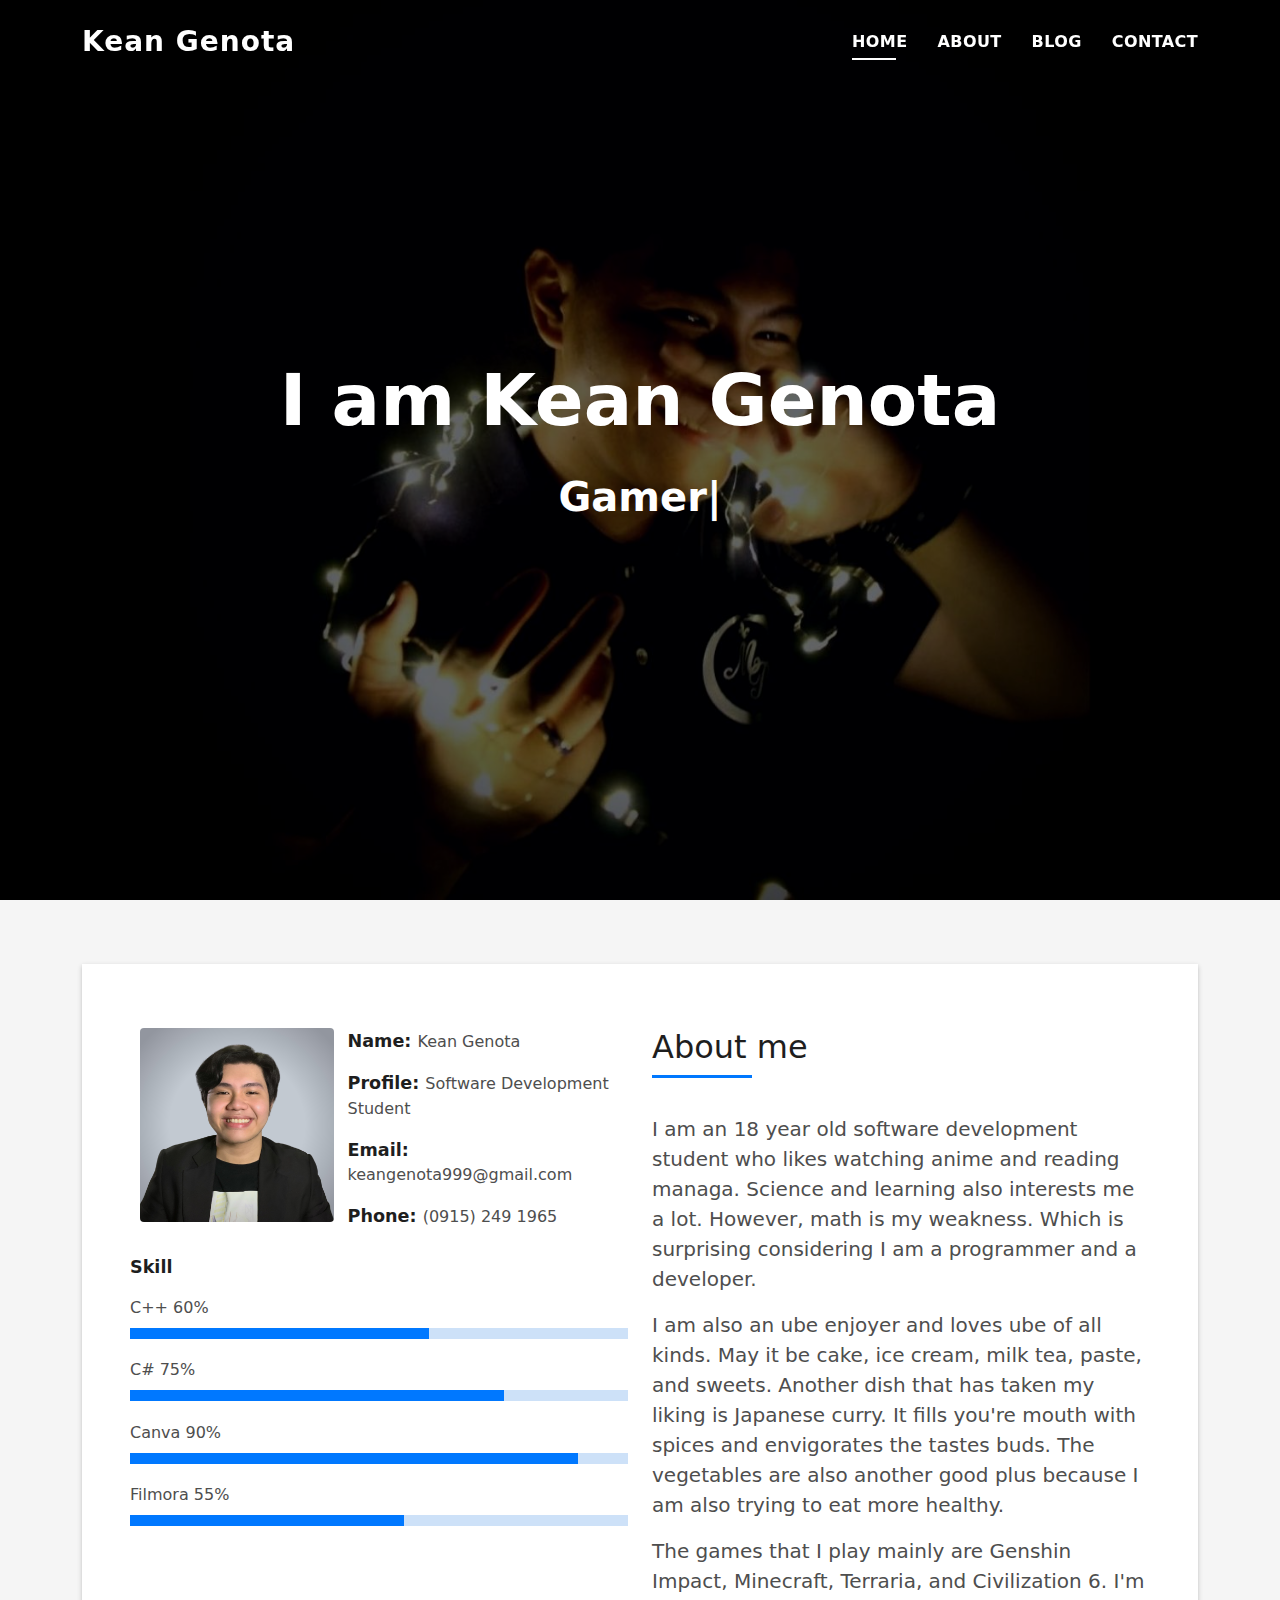
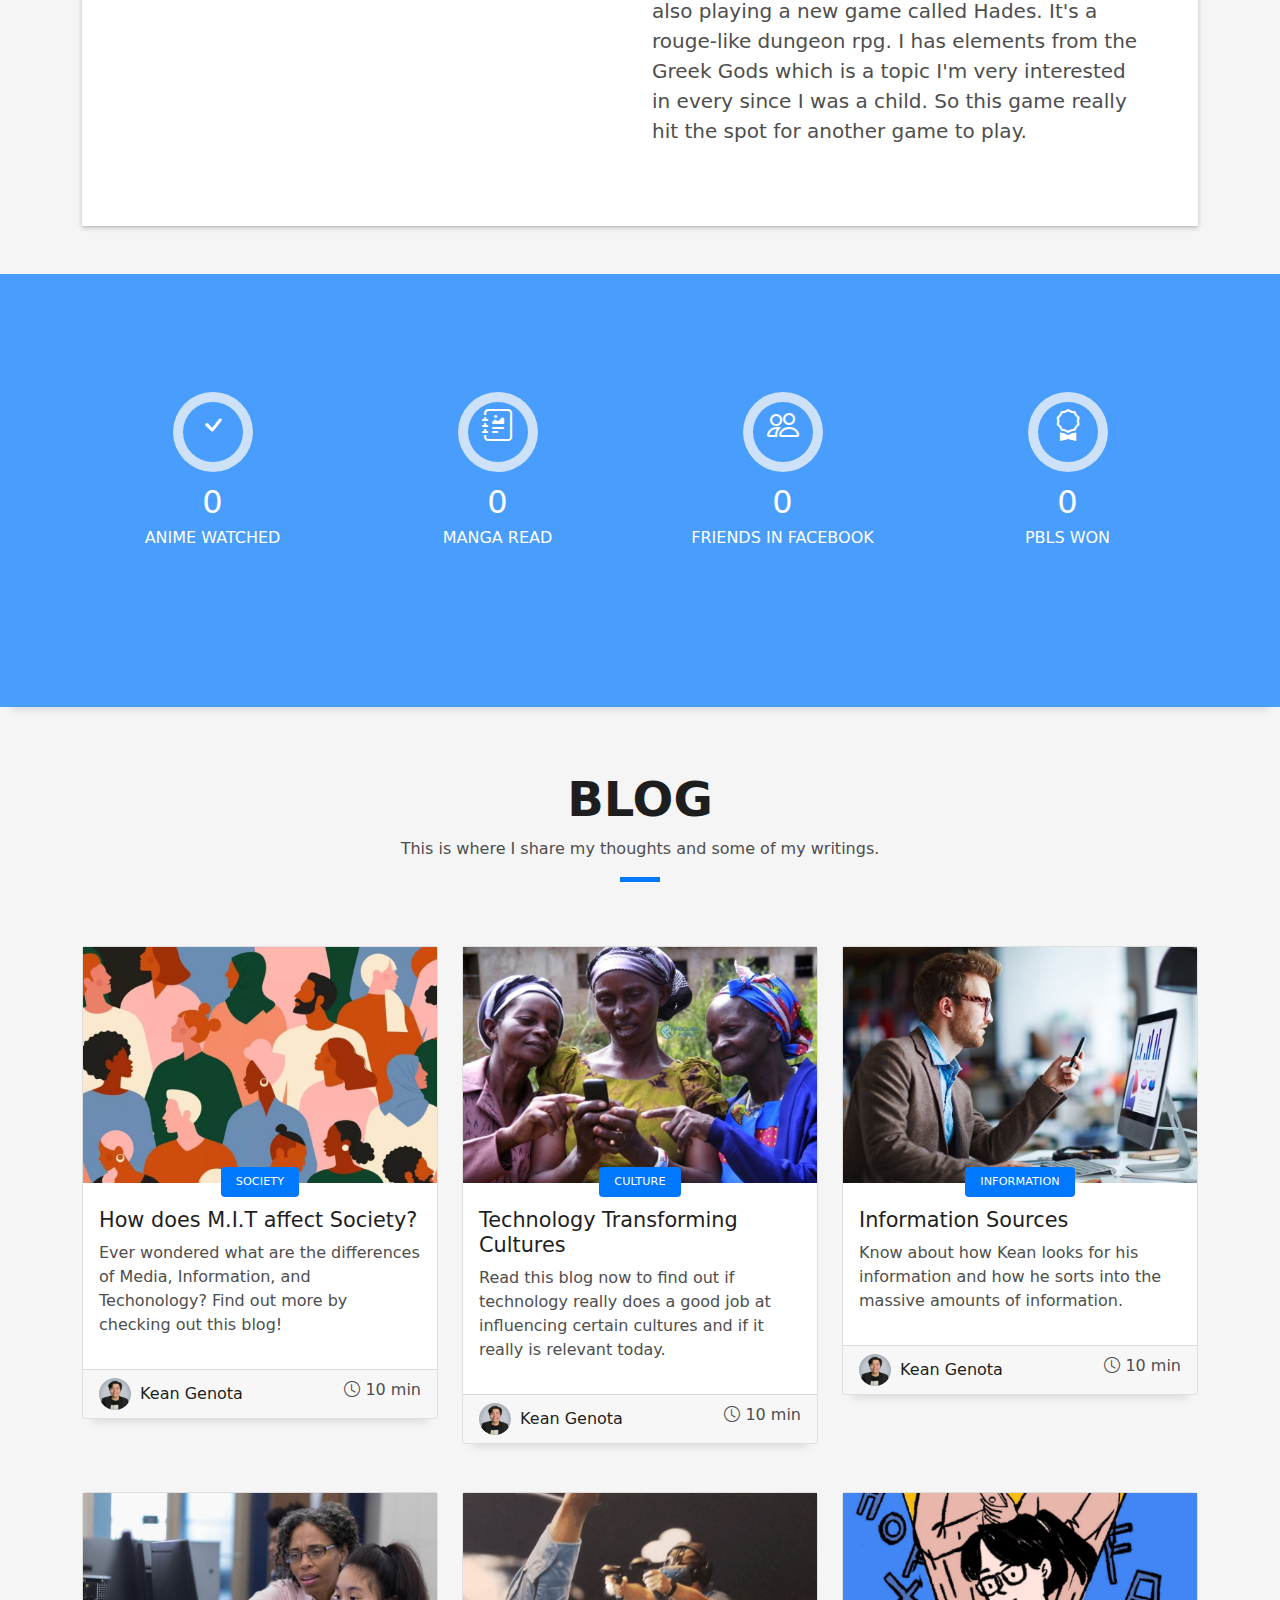
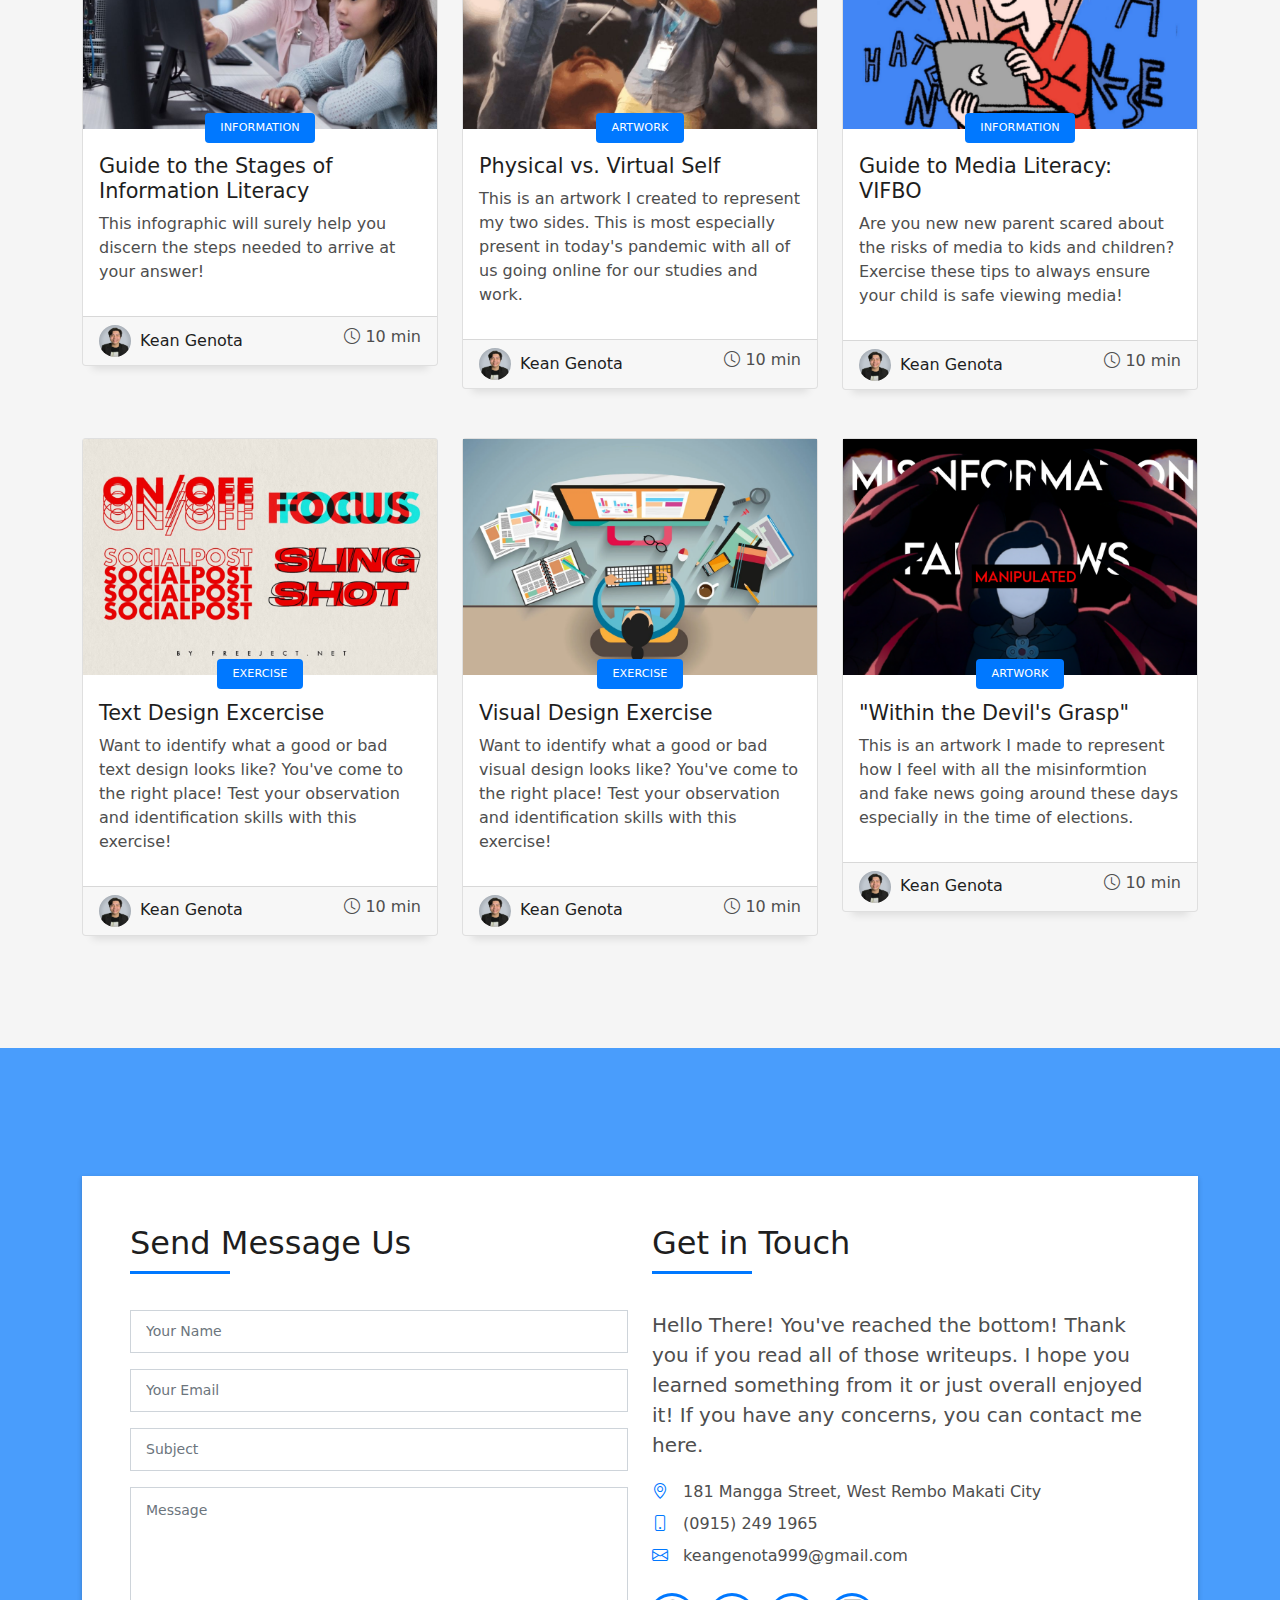
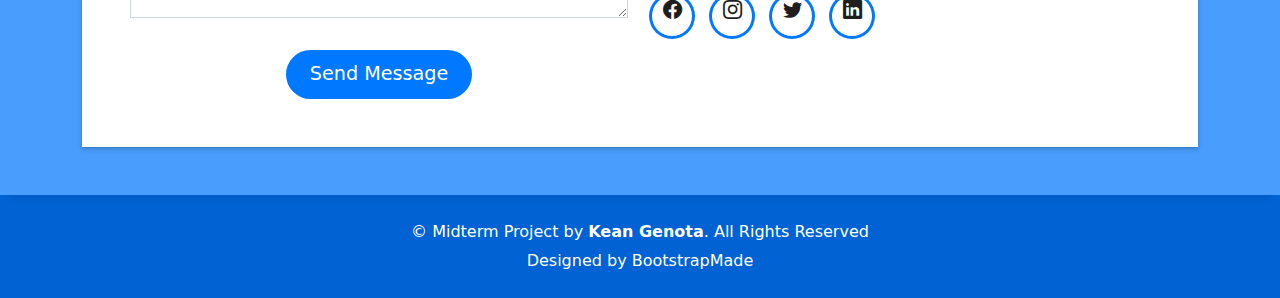
==== commit 953eae9c: "Finals Update" ====
--- a/index.html
+++ b/index.html
@@ -246,7 +246,7 @@
           <div class="col-md-4">
             <div class="card card-blog">
               <div class="card-img">
-                <a href="blog-single.html"><img src="assets/img/post-2.jpg" alt="" class="img-fluid"></a>
+                <a href="blog-single2.html"><img src="assets/img/post-2.jpg" alt="" class="img-fluid"></a>
               </div>
               <div class="card-body">
                 <div class="card-category-box">
@@ -254,28 +254,28 @@
                     <h6 class="category">Culture</h6>
                   </div>
                 </div>
-                <h3 class="card-title"><a href="blog-single2.html">Technology transforming Cultures</a></h3>
-                <p class="card-description">
-                  Read this blog now to find out if technology really does a good job at influencing certain cultures.
-                </p>
-              </div>
-              <div class="card-footer">
-                <div class="post-author">
-                  <a href="#">
-                    <img src="assets/img/testimonial-2.jpg" alt="" class="avatar rounded-circle">
-                    <span class="author">Kean Genota</span>
-                  </a>
-                </div>
-                <div class="post-date">
-                  <span class="bi bi-clock"></span> 10 min
-                </div>
-              </div>
-            </div>
-          </div>
-          <div class="col-md-4">
-            <div class="card card-blog">
-              <div class="card-img">
-                <a href="blog-single.html"><img src="assets/img/post-3.jpg" alt="" class="img-fluid"></a>
+                <h3 class="card-title"><a href="blog-single2.html">Technology Transforming Cultures</a></h3>
+                <p class="card-description">
+                  Read this blog now to find out if technology really does a good job at influencing certain cultures and if it really is relevant today.
+                </p>
+              </div>
+              <div class="card-footer">
+                <div class="post-author">
+                  <a href="#">
+                    <img src="assets/img/testimonial-2.jpg" alt="" class="avatar rounded-circle">
+                    <span class="author">Kean Genota</span>
+                  </a>
+                </div>
+                <div class="post-date">
+                  <span class="bi bi-clock"></span> 10 min
+                </div>
+              </div>
+            </div>
+          </div>
+          <div class="col-md-4">
+            <div class="card card-blog">
+              <div class="card-img">
+                <a href="blog-single3.html"><img src="assets/img/post-3.jpg" alt="" class="img-fluid"></a>
               </div>
               <div class="card-body">
                 <div class="card-category-box">
@@ -307,7 +307,7 @@
           <div class="col-md-4">
             <div class="card card-blog">
               <div class="card-img">
-                <a href="blog-single.html"><img src="assets/img/post-4.jpg" alt="" class="img-fluid"></a>
+                <a href="blog-single4.html"><img src="assets/img/post-4.jpg" alt="" class="img-fluid"></a>
               </div>
               <div class="card-body">
                 <div class="card-category-box">
@@ -336,7 +336,7 @@
           <div class="col-md-4">
             <div class="card card-blog">
               <div class="card-img">
-                <a href="blog-single.html"><img src="assets/img/post-5.jpg" alt="" class="img-fluid"></a>
+                <a href="blog-single5.html"><img src="assets/img/post-5.jpg" alt="" class="img-fluid"></a>
               </div>
               <div class="card-body">
                 <div class="card-category-box">
@@ -346,25 +346,142 @@
                 </div>
                 <h3 class="card-title"><a href="blog-single5.html">Physical vs. Virtual Self</a></h3>
                 <p class="card-description">
-                  This is an artwork I created to represent my two sides. This is most especially present in today's pandemic.
-                </p>
-              </div>
-              <div class="card-footer">
-                <div class="post-author">
-                  <a href="#">
-                    <img src="assets/img/testimonial-2.jpg" alt="" class="avatar rounded-circle">
-                    <span class="author">Kean Genota</span>
-                  </a>
-                </div>
-                <div class="post-date">
-                  <span class="bi bi-clock"></span> 10 min
-                </div>
-              </div>
-            </div>
-          </div>
-          <div class="col-md-4">
-            
-          </div>
+                  This is an artwork I created to represent my two sides. This is most especially present in today's pandemic with all of us going online for our studies and work.
+                </p>
+              </div>
+              <div class="card-footer">
+                <div class="post-author">
+                  <a href="#">
+                    <img src="assets/img/testimonial-2.jpg" alt="" class="avatar rounded-circle">
+                    <span class="author">Kean Genota</span>
+                  </a>
+                </div>
+                <div class="post-date">
+                  <span class="bi bi-clock"></span> 10 min
+                </div>
+              </div>
+            </div>
+          </div>
+          <div class="col-md-4">
+            <div class="card card-blog">
+              <div class="card-img">
+                <a href="blog-single6.html"><img src="assets/img/post-6.png" alt="" class="img-fluid"></a>
+              </div>
+              <div class="card-body">
+                <div class="card-category-box">
+                  <div class="card-category">
+                    <h6 class="category">Information</h6>
+                  </div>
+                </div>
+                <h3 class="card-title"><a href="blog-single6.html">Guide to Media Literacy: VIFBO</a></h3>
+                <p class="card-description">
+                  Are you new new parent scared about the risks of media to kids and children? Exercise these tips to always ensure your child is safe viewing media!
+                </p>
+              </div>
+              <div class="card-footer">
+                <div class="post-author">
+                  <a href="#">
+                    <img src="assets/img/testimonial-2.jpg" alt="" class="avatar rounded-circle">
+                    <span class="author">Kean Genota</span>
+                  </a>
+                </div>
+                <div class="post-date">
+                  <span class="bi bi-clock"></span> 10 min
+                </div>
+              </div>
+            </div>
+          </div>
+          </div>
+		  
+		  <div class="row">
+          <div class="col-md-4">
+            <div class="card card-blog">
+              <div class="card-img">
+                <a href="blog-single7.html"><img src="assets/img/post-7.png" alt="" class="img-fluid"></a>
+              </div>
+              <div class="card-body">
+                <div class="card-category-box">
+                  <div class="card-category">
+                    <h6 class="category">Exercise</h6>
+                  </div>
+                </div>
+                <h3 class="card-title"><a href="blog-single7.html">Text Design Excercise</a></h3>
+                <p class="card-description">
+                  Want to identify what a good or bad text design looks like? You've come to the right place! Test your observation and identification skills with this exercise!
+                </p>
+              </div>
+              <div class="card-footer">
+                <div class="post-author">
+                  <a href="#">
+                    <img src="assets/img/testimonial-2.jpg" alt="" class="avatar rounded-circle">
+                    <span class="author">Kean Genota</span>
+                  </a>
+                </div>
+                <div class="post-date">
+                  <span class="bi bi-clock"></span> 10 min
+                </div>
+              </div>
+            </div>
+          </div>
+          <div class="col-md-4">
+            <div class="card card-blog">
+              <div class="card-img">
+                <a href="blog-single8.html"><img src="assets/img/post-8.png" alt="" class="img-fluid"></a>
+              </div>
+              <div class="card-body">
+                <div class="card-category-box">
+                  <div class="card-category">
+                    <h6 class="category">Exercise</h6>
+                  </div>
+                </div>
+                <h3 class="card-title"><a href="blog-single8.html">Visual Design Exercise</a></h3>
+                <p class="card-description">
+                  Want to identify what a good or bad visual design looks like? You've come to the right place! Test your observation and identification skills with this exercise!
+                </p>
+              </div>
+              <div class="card-footer">
+                <div class="post-author">
+                  <a href="#">
+                    <img src="assets/img/testimonial-2.jpg" alt="" class="avatar rounded-circle">
+                    <span class="author">Kean Genota</span>
+                  </a>
+                </div>
+                <div class="post-date">
+                  <span class="bi bi-clock"></span> 10 min
+                </div>
+              </div>
+            </div>
+          </div>
+          <div class="col-md-4">
+            <div class="card card-blog">
+              <div class="card-img">
+                <a href="blog-single9.html"><img src="assets/img/post-9.png" alt="" class="img-fluid"></a>
+              </div>
+              <div class="card-body">
+                <div class="card-category-box">
+                  <div class="card-category">
+                    <h6 class="category">Artwork</h6>
+                  </div>
+                </div>
+                <h3 class="card-title"><a href="blog-single9.html">"Within the Devil's Grasp"</a></h3>
+                <p class="card-description">
+                  This is an artwork I made to represent how I feel with all the misinformtion and fake news going around these days especially in the time of elections.
+                </p>
+              </div>
+              <div class="card-footer">
+                <div class="post-author">
+                  <a href="#">
+                    <img src="assets/img/testimonial-2.jpg" alt="" class="avatar rounded-circle">
+                    <span class="author">Kean Genota</span>
+                  </a>
+                </div>
+                <div class="post-date">
+                  <span class="bi bi-clock"></span> 10 min
+                </div>
+              </div>
+            </div>
+          </div>
+        </div>
         </div>
 		
       </div>
